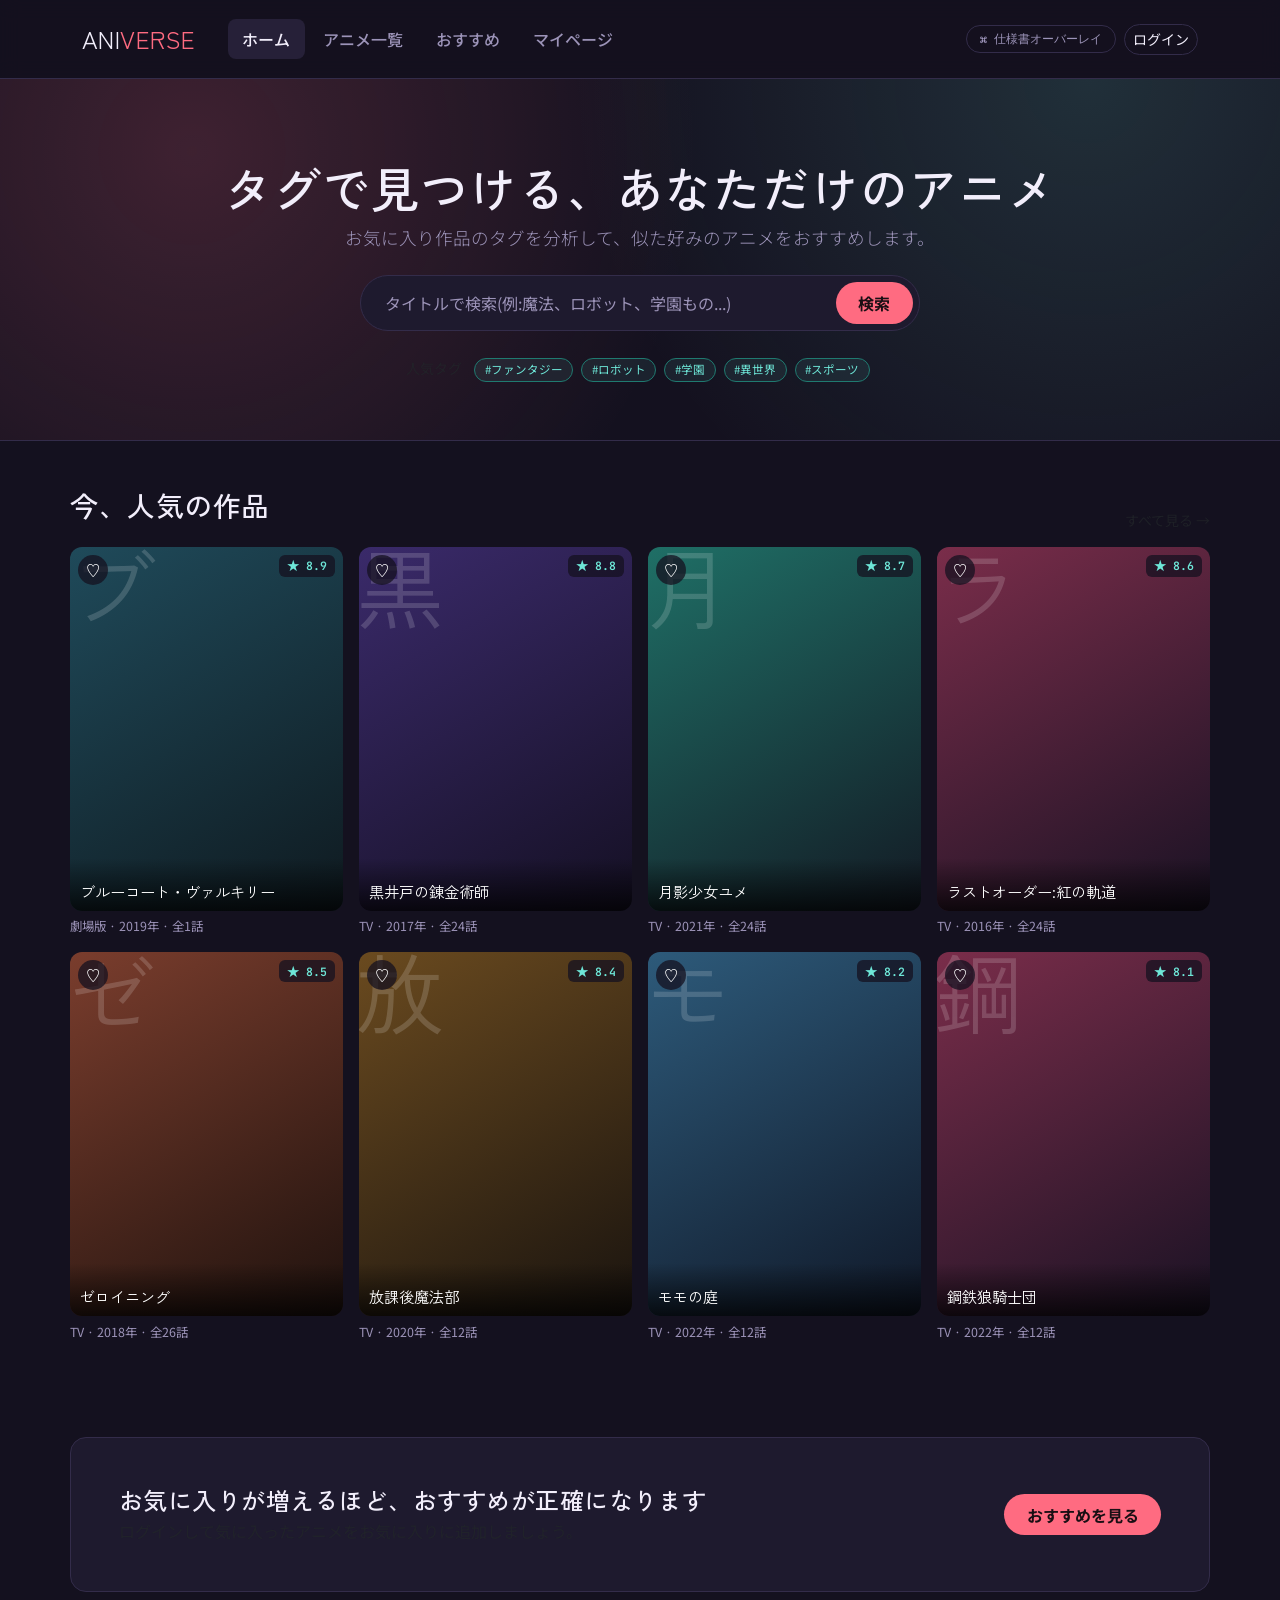
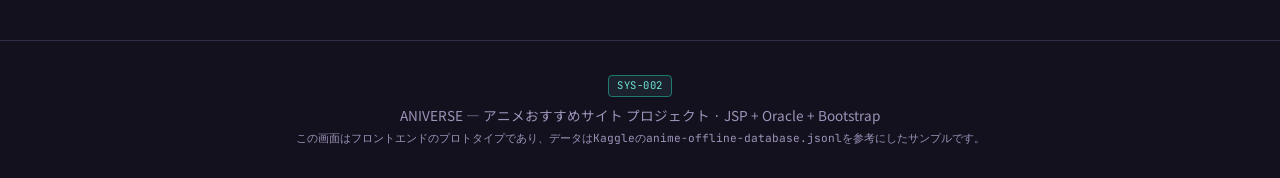
==== src/main/webapp/index.html @ e7602cb0 "Initial project setup" ====
<!DOCTYPE html>
<html lang="ja">
<head>
<meta charset="UTF-8">
<meta name="viewport" content="width=device-width, initial-scale=1.0">
<title>ANIVERSE — アニメおすすめサイト</title>
<link href="https://cdnjs.cloudflare.com/ajax/libs/bootstrap/5.3.3/css/bootstrap.min.css" rel="stylesheet">
<link href="https://fonts.googleapis.com/css2?family=Zen+Kaku+Gothic+New:wght@400;500;700;900&family=Noto+Sans+JP:wght@400;500;700&family=JetBrains+Mono:wght@400;600&display=swap" rel="stylesheet">
<link href="css/style.css" rel="stylesheet">
</head>
<body>

<!-- ===== NAV ===== -->
<nav class="navbar navbar-expand-md navbar-custom py-3">
  <div class="container">
    <a class="navbar-brand brand" href="index.html">ANI<span>VERSE</span></a>
    <div class="d-flex align-items-center gap-2 order-md-3">
      <button class="spec-toggle" id="specToggleBtn" onclick="toggleSpec()" title="画面に要件ID(例: ANI-001)を表示します">⌘ 仕様書オーバーレイ</button>
      <a class="btn btn-outline-soft btn-sm" href="login/login.html">ログイン</a>
      <button class="navbar-toggler border-0" type="button" data-bs-toggle="collapse" data-bs-target="#navMain" style="filter:invert(1);">
        <span class="navbar-toggler-icon"></span>
      </button>
    </div>
    <div class="collapse navbar-collapse order-md-2" id="navMain">
      <ul class="navbar-nav mx-md-3 gap-1 mt-3 mt-md-0">
        <li class="nav-item"><a class="nav-link nav-link-custom active" href="index.html">ホーム</a></li>
        <li class="nav-item"><a class="nav-link nav-link-custom" href="list/list.html">アニメ一覧</a></li>
        <li class="nav-item"><a class="nav-link nav-link-custom" href="recommend/recommend.html">おすすめ</a></li>
        <li class="nav-item"><a class="nav-link nav-link-custom" href="mypage/mypage.html">マイページ</a></li>
      </ul>
    </div>
  </div>
</nav>

<!-- ===== HERO ===== -->
<section class="hero req-anchor">
  <span class="req-id">SYS-001 · ANI-002</span>
  <div class="container text-center">
    <h1 class="display">タグで見つける、あなただけのアニメ</h1>
    <p class="lead mb-4">お気に入り作品のタグを分析して、似た好みのアニメをおすすめします。</p>
    <form class="mx-auto d-flex search-pill" style="max-width:560px;" action="list/list.html" method="get">
      <input type="text" name="title" placeholder="タイトルで検索(例:魔法、ロボット、学園もの...)">
      <button class="btn btn-accent" type="submit">検索</button>
    </form>
    <div class="mt-4">
      <span class="text-muted small me-2">人気タグ</span>
      <a class="tag-chip" href="list/list.html?tag=ファンタジー">#ファンタジー</a>
      <a class="tag-chip" href="list/list.html?tag=ロボット">#ロボット</a>
      <a class="tag-chip" href="list/list.html?tag=学園">#学園</a>
      <a class="tag-chip" href="list/list.html?tag=異世界">#異世界</a>
      <a class="tag-chip" href="list/list.html?tag=スポーツ">#スポーツ</a>
    </div>
  </div>
</section>

<!-- ===== 인기 작품 ===== -->
<section class="section container req-anchor">
  <span class="req-id">ANI-001</span>
  <div class="d-flex justify-content-between align-items-end mb-3">
    <h3>今、人気の作品</h3>
    <a class="text-muted small" href="list/list.html">すべて見る →</a>
  </div>
  <div class="row g-3" id="homePopularGrid"></div>
</section>

<!-- ===== 추천 CTA ===== -->
<section class="section container req-anchor">
  <span class="req-id">REC-001</span>
  <div class="surface p-4 p-md-5 d-flex flex-column flex-md-row align-items-center justify-content-between gap-3">
    <div>
      <h4 class="mb-1">お気に入りが増えるほど、おすすめが正確になります</h4>
      <p class="text-muted mb-0">ログインして気に入ったアニメをお気に入りに追加しましょう。</p>
    </div>
    <a class="btn btn-accent flex-shrink-0" href="recommend/recommend.html">おすすめを見る</a>
  </div>
</section>

<footer class="footer text-center req-anchor">
  <span class="req-id" style="position:static; display:inline-block; margin-bottom:.5rem;">SYS-002</span>
  <div>ANIVERSE — アニメおすすめサイト プロジェクト · JSP + Oracle + Bootstrap</div>
  <div class="mono mt-1" style="font-size:.7rem;">この画面はフロントエンドのプロトタイプであり、データはKaggleのanime-offline-database.jsonlを参考にしたサンプルです。</div>
</footer>

<script src="https://cdnjs.cloudflare.com/ajax/libs/bootstrap/5.3.3/js/bootstrap.bundle.min.js"></script>
<script src="js/anime-data.js"></script>
<script>
  // 인기 작품(평점 상위 8개) 렌더링 — 이 페이지에서는 로그인 상태가 아니므로 찜 버튼은 표시만 하고
  // 클릭 시 로그인 페이지로 안내합니다. (FAV-001: 실제 구현 시 로그인 세션 여부로 분기)
  function onFavClick(id){
    location.href = "login/login.html";
  }
  const popular = [...ANIME].sort((a,b)=>b.score-a.score).slice(0,8);
  document.getElementById("homePopularGrid").innerHTML =
    popular.map(a=>cardHTML(a, "detail/detail.html", false)).join("");
</script>
</body>
</html>
---- src/main/webapp/css/style.css ----
/* =========================================================
   ANIVERSE 공용 스타일시트
   ========================================================= */
:root{
  --bg:#14111f;
  --surface:#1e1a2e;
  --surface-2:#262038;
  --border:#332c4a;
  --text:#f2eefb;
  --text-muted:#9c93b8;
  --accent:#ff6b81;      /* 찜 */
  --accent-2:#6ee7d8;    /* 태그 / 추천 */
  --accent-2-deep:#1f7a70;
}
*{box-sizing:border-box;}
body{
  background:var(--bg);
  color:var(--text);
  font-family:'Noto Sans JP',sans-serif;
  min-height:100vh;
}
h1,h2,h3,h4,.brand,.display{
  font-family:'Zen Kaku Gothic New',sans-serif;
  letter-spacing:.02em;
}
.mono{font-family:'JetBrains Mono',monospace;}
a{text-decoration:none;}

/* ---- Nav ---- */
.navbar-custom{
  background:rgba(20,17,31,.9);
  backdrop-filter:blur(10px);
  border-bottom:1px solid var(--border);
  position:sticky; top:0; z-index:50;
}
.brand{font-size:1.5rem;color:var(--text)!important;}
.brand span{color:var(--accent);}
.nav-link-custom{
  color:var(--text-muted)!important;
  font-weight:500;
  padding:.5rem .9rem!important;
  border-radius:8px;
  transition:.15s;
}
.nav-link-custom:hover, .nav-link-custom.active{
  color:var(--text)!important;
  background:var(--surface-2);
}
.spec-toggle{
  font-family:'JetBrains Mono',monospace;
  font-size:.72rem;
  border:1px solid var(--border);
  color:var(--text-muted);
  background:transparent;
  border-radius:20px;
  padding:.3rem .8rem;
  cursor:pointer;
  transition:.15s;
}
.spec-toggle.on{
  color:var(--accent-2);
  border-color:var(--accent-2-deep);
  background:rgba(110,231,216,.08);
}

/* ---- 요구사항 ID 배지 (명세서 오버레이) ---- */
.req-id{
  display:none;
  font-family:'JetBrains Mono',monospace;
  font-size:.66rem;
  color:var(--accent-2);
  background:rgba(110,231,216,.08);
  border:1px solid var(--accent-2-deep);
  padding:.15rem .5rem;
  border-radius:4px;
  letter-spacing:.05em;
  white-space:nowrap;
}
body.spec-mode .req-id{display:inline-block;}
.req-anchor{position:relative;}
.req-anchor > .req-id{position:absolute; top:-.6rem; right:.5rem;}

/* ---- Sections ---- */
.section{padding:3rem 0;}
.surface{background:var(--surface); border:1px solid var(--border); border-radius:16px;}

.hero{
  background:
    radial-gradient(circle at 15% 20%, rgba(255,107,129,.18), transparent 45%),
    radial-gradient(circle at 85% 0%, rgba(110,231,216,.14), transparent 45%),
    var(--bg);
  padding:5rem 0 3.5rem;
  border-bottom:1px solid var(--border);
}
.hero h1{font-size:3rem;}
.hero .lead{color:var(--text-muted); font-size:1.1rem;}

.sub-hero{
  padding:2.5rem 0 1.5rem;
  border-bottom:1px solid var(--border);
  background:radial-gradient(circle at 10% 0%, rgba(255,107,129,.10), transparent 40%), var(--bg);
}

.search-pill{
  background:var(--surface);
  border:1px solid var(--border);
  border-radius:50px;
  padding:.4rem .4rem .4rem 1.4rem;
}
.search-pill input{
  background:transparent; border:none; color:var(--text); flex:1;
}
.search-pill input:focus{outline:none; box-shadow:none;}
.search-pill input::placeholder{color:var(--text-muted);}
.btn-accent{
  background:var(--accent); border:none; color:#1a0f14; font-weight:700;
  border-radius:50px; padding:.55rem 1.4rem;
}
.btn-accent:hover{background:#ff8595; color:#1a0f14;}
.btn-outline-soft{
  border:1px solid var(--border); color:var(--text); border-radius:50px;
  background:transparent;
}
.btn-outline-soft:hover{border-color:var(--accent-2-deep); color:var(--accent-2); background:rgba(110,231,216,.06);}

/* ---- Poster / Card ---- */
.poster{
  aspect-ratio:3/4;
  border-radius:12px;
  position:relative;
  overflow:hidden;
  display:flex; align-items:flex-end;
  font-family:'Zen Kaku Gothic New',sans-serif;
}
.poster .glyph{
  position:absolute; top:-.4rem; left:-.2rem;
  font-size:5.5rem; opacity:.16; color:#fff; line-height:1;
}
.poster .score-badge{
  position:absolute; top:.5rem; right:.5rem;
  background:rgba(20,17,31,.75);
  color:var(--accent-2);
  font-family:'JetBrains Mono',monospace;
  font-size:.72rem; font-weight:600;
  padding:.15rem .5rem; border-radius:6px;
}
.poster .fav-btn{
  position:absolute; top:.5rem; left:.5rem;
  width:30px; height:30px; border-radius:50%;
  background:rgba(20,17,31,.75); border:none;
  color:#fff; font-size:.9rem; display:flex; align-items:center; justify-content:center;
  cursor:pointer;
}
.poster .fav-btn.active{color:var(--accent);}
.poster-title{
  position:relative; z-index:2; width:100%;
  background:linear-gradient(0deg, rgba(0,0,0,.75), transparent);
  padding:1.4rem .6rem .5rem;
  font-size:.95rem; color:#fff;
}
.anime-card{display:block;}
.anime-card .meta{color:var(--text-muted); font-size:.78rem; margin-top:.4rem;}
.tag-chip{
  display:inline-block; font-size:.72rem; color:var(--accent-2);
  background:rgba(110,231,216,.08); border:1px solid var(--accent-2-deep);
  border-radius:20px; padding:.15rem .6rem; margin:.15rem .25rem .15rem 0;
  cursor:pointer;
}
.tag-chip.static{cursor:default;}
.tag-chip.selected{background:var(--accent-2); color:#0f2622;}

/* ---- Forms ---- */
.form-control-custom{
  background:var(--surface-2); border:1px solid var(--border); color:var(--text);
  border-radius:10px; padding:.65rem .9rem;
}
.form-control-custom:focus{background:var(--surface-2); color:var(--text); border-color:var(--accent-2-deep); box-shadow:0 0 0 .2rem rgba(110,231,216,.12);}
label.form-label-custom{color:var(--text-muted); font-size:.85rem; margin-bottom:.35rem;}

.footer{border-top:1px solid var(--border); padding:2rem 0; color:var(--text-muted); font-size:.85rem;}

.empty-state{
  border:1px dashed var(--border); border-radius:16px; padding:3rem 1rem; text-align:center; color:var(--text-muted);
}
.avatar-ring{
  width:88px; height:88px; border-radius:50%;
  background:conic-gradient(from 180deg, var(--accent), var(--accent-2), var(--accent));
  display:flex; align-items:center; justify-content:center; padding:3px;
}
.avatar-ring .inner{
  width:100%; height:100%; border-radius:50%; background:var(--bg);
  display:flex; align-items:center; justify-content:center;
  font-family:'Zen Kaku Gothic New',sans-serif; font-size:1.6rem;
}
::selection{background:var(--accent); color:#1a0f14;}
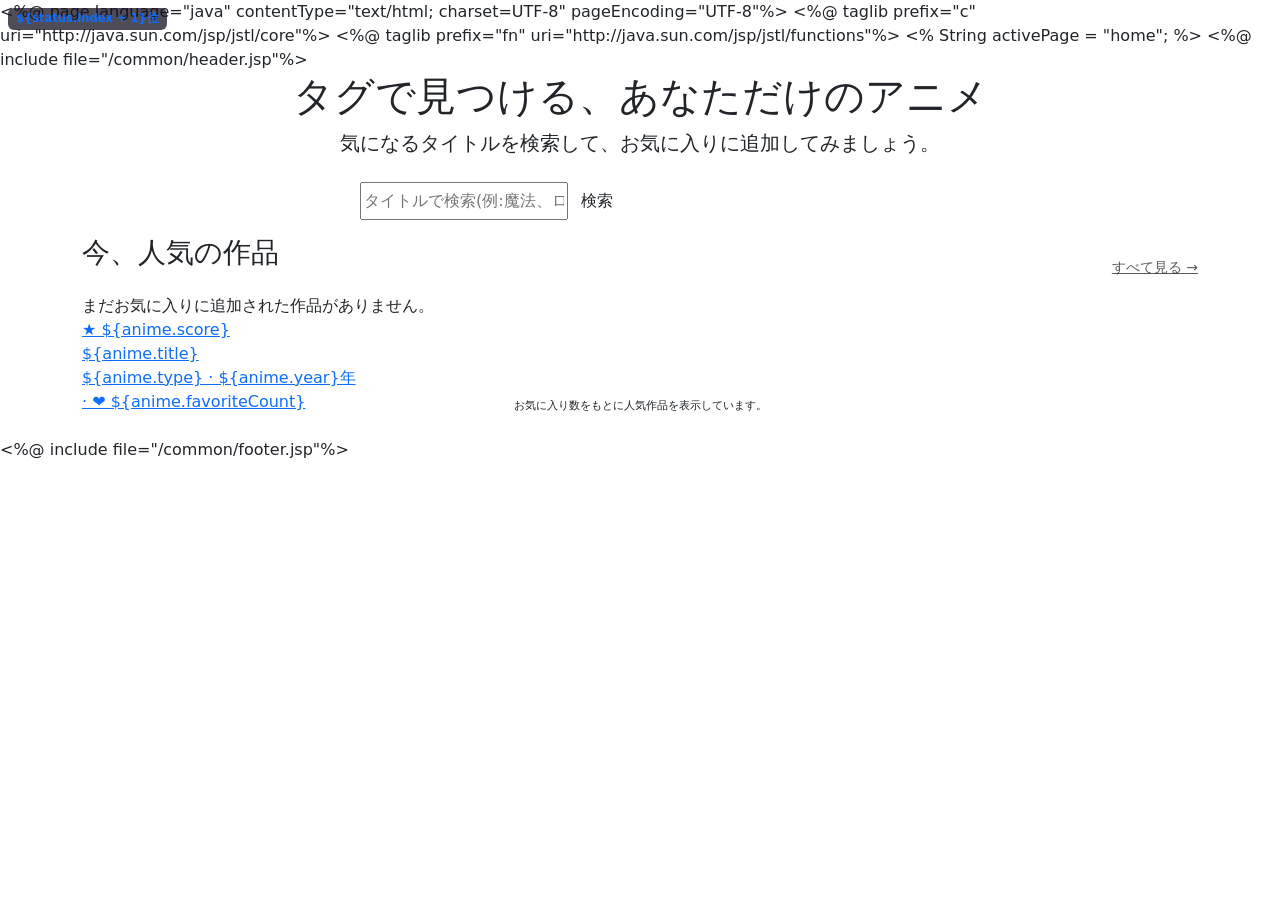
==== commit da2507a5: "기능 연결 및 header, footer 분리, style 통일" ====
--- a/src/main/webapp/index.html
+++ b/src/main/webapp/index.html
@@ -1,97 +1,81 @@
+<%@ page language="java" contentType="text/html; charset=UTF-8"
+	pageEncoding="UTF-8"%>
+<%@ taglib prefix="c" uri="http://java.sun.com/jsp/jstl/core"%>
+<%@ taglib prefix="fn" uri="http://java.sun.com/jsp/jstl/functions"%>
+<% String activePage = "home"; %>
+
 <!DOCTYPE html>
 <html lang="ja">
 <head>
 <meta charset="UTF-8">
 <meta name="viewport" content="width=device-width, initial-scale=1.0">
 <title>ANIVERSE — アニメおすすめサイト</title>
-<link href="https://cdnjs.cloudflare.com/ajax/libs/bootstrap/5.3.3/css/bootstrap.min.css" rel="stylesheet">
-<link href="https://fonts.googleapis.com/css2?family=Zen+Kaku+Gothic+New:wght@400;500;700;900&family=Noto+Sans+JP:wght@400;500;700&family=JetBrains+Mono:wght@400;600&display=swap" rel="stylesheet">
-<link href="css/style.css" rel="stylesheet">
+<link
+	href="https://cdnjs.cloudflare.com/ajax/libs/bootstrap/5.3.3/css/bootstrap.min.css"
+	rel="stylesheet">
+<link
+	href="https://fonts.googleapis.com/css2?family=Zen+Kaku+Gothic+New:wght@400;500;700;900&family=Noto+Sans+JP:wght@400;500;700&family=JetBrains+Mono:wght@400;600&display=swap"
+	rel="stylesheet">
+<link href="${pageContext.request.contextPath}/css/style.css"
+	rel="stylesheet">
 </head>
 <body>
 
-<!-- ===== NAV ===== -->
-<nav class="navbar navbar-expand-md navbar-custom py-3">
-  <div class="container">
-    <a class="navbar-brand brand" href="index.html">ANI<span>VERSE</span></a>
-    <div class="d-flex align-items-center gap-2 order-md-3">
-      <button class="spec-toggle" id="specToggleBtn" onclick="toggleSpec()" title="画面に要件ID(例: ANI-001)を表示します">⌘ 仕様書オーバーレイ</button>
-      <a class="btn btn-outline-soft btn-sm" href="login/login.html">ログイン</a>
-      <button class="navbar-toggler border-0" type="button" data-bs-toggle="collapse" data-bs-target="#navMain" style="filter:invert(1);">
-        <span class="navbar-toggler-icon"></span>
-      </button>
-    </div>
-    <div class="collapse navbar-collapse order-md-2" id="navMain">
-      <ul class="navbar-nav mx-md-3 gap-1 mt-3 mt-md-0">
-        <li class="nav-item"><a class="nav-link nav-link-custom active" href="index.html">ホーム</a></li>
-        <li class="nav-item"><a class="nav-link nav-link-custom" href="list/list.html">アニメ一覧</a></li>
-        <li class="nav-item"><a class="nav-link nav-link-custom" href="recommend/recommend.html">おすすめ</a></li>
-        <li class="nav-item"><a class="nav-link nav-link-custom" href="mypage/mypage.html">マイページ</a></li>
-      </ul>
-    </div>
-  </div>
-</nav>
+	<%@ include file="/common/header.jsp"%>
 
-<!-- ===== HERO ===== -->
-<section class="hero req-anchor">
-  <span class="req-id">SYS-001 · ANI-002</span>
-  <div class="container text-center">
-    <h1 class="display">タグで見つける、あなただけのアニメ</h1>
-    <p class="lead mb-4">お気に入り作品のタグを分析して、似た好みのアニメをおすすめします。</p>
-    <form class="mx-auto d-flex search-pill" style="max-width:560px;" action="list/list.html" method="get">
-      <input type="text" name="title" placeholder="タイトルで検索(例:魔法、ロボット、学園もの...)">
-      <button class="btn btn-accent" type="submit">検索</button>
-    </form>
-    <div class="mt-4">
-      <span class="text-muted small me-2">人気タグ</span>
-      <a class="tag-chip" href="list/list.html?tag=ファンタジー">#ファンタジー</a>
-      <a class="tag-chip" href="list/list.html?tag=ロボット">#ロボット</a>
-      <a class="tag-chip" href="list/list.html?tag=学園">#学園</a>
-      <a class="tag-chip" href="list/list.html?tag=異世界">#異世界</a>
-      <a class="tag-chip" href="list/list.html?tag=スポーツ">#スポーツ</a>
-    </div>
-  </div>
-</section>
+	<section class="hero">
+		<div class="container text-center">
+			<h1 class="display">タグで見つける、あなただけのアニメ</h1>
+			<p class="lead mb-4">気になるタイトルを検索して、お気に入りに追加してみましょう。</p>
 
-<!-- ===== 인기 작품 ===== -->
-<section class="section container req-anchor">
-  <span class="req-id">ANI-001</span>
-  <div class="d-flex justify-content-between align-items-end mb-3">
-    <h3>今、人気の作品</h3>
-    <a class="text-muted small" href="list/list.html">すべて見る →</a>
-  </div>
-  <div class="row g-3" id="homePopularGrid"></div>
-</section>
+			<form class="mx-auto d-flex search-pill" style="max-width: 560px;"
+				action="${pageContext.request.contextPath}/anime/search.do"
+				method="get">
+				<input type="text" name="title"
+					placeholder="タイトルで検索(例:魔法、ロボット、学園もの...)">
+				<button class="btn btn-accent" type="submit">検索</button>
+			</form>
+		</div>
+	</section>
 
-<!-- ===== 추천 CTA ===== -->
-<section class="section container req-anchor">
-  <span class="req-id">REC-001</span>
-  <div class="surface p-4 p-md-5 d-flex flex-column flex-md-row align-items-center justify-content-between gap-3">
-    <div>
-      <h4 class="mb-1">お気に入りが増えるほど、おすすめが正確になります</h4>
-      <p class="text-muted mb-0">ログインして気に入ったアニメをお気に入りに追加しましょう。</p>
-    </div>
-    <a class="btn btn-accent flex-shrink-0" href="recommend/recommend.html">おすすめを見る</a>
-  </div>
-</section>
+	<section class="section container">
+		<div class="d-flex justify-content-between align-items-end mb-3">
+			<h3>今、人気の作品</h3>
+			<a class="text-muted small"
+				href="${pageContext.request.contextPath}/anime/list.do">すべて見る →</a>
+		</div>
 
-<footer class="footer text-center req-anchor">
-  <span class="req-id" style="position:static; display:inline-block; margin-bottom:.5rem;">SYS-002</span>
-  <div>ANIVERSE — アニメおすすめサイト プロジェクト · JSP + Oracle + Bootstrap</div>
-  <div class="mono mt-1" style="font-size:.7rem;">この画面はフロントエンドのプロトタイプであり、データはKaggleのanime-offline-database.jsonlを参考にしたサンプルです。</div>
-</footer>
+		<c:choose>
+			<c:when test="${empty popularList}">
+				<div class="empty-state">まだお気に入りに追加された作品がありません。</div>
+			</c:when>
+			<c:otherwise>
+				<div class="row g-3">
+					<c:forEach var="anime" items="${popularList}" varStatus="status"
+						end="7">
+						<div class="col-6 col-md-4 col-lg-3">
+							<a class="anime-card"
+								href="${pageContext.request.contextPath}/anime/detail.do?animeId=${anime.animeId}">
+								<div class="poster"
+									style="background-image:url('${anime.thumbnail}'); background-size:cover; background-position:center;">
+									<span class="mono"
+										style="position: absolute; top: .5rem; left: .5rem; background: rgba(20,17,31,.75); color: var(--accent-2); font-size: .72rem; font-weight: 600; padding: .15rem .5rem; border-radius: 6px;">${status.index + 1}位</span>
+									<span class="score-badge">★ ${anime.score}</span>
+									<div class="poster-title">${anime.title}</div>
+								</div>
+								<div class="meta">${anime.type} · ${anime.year}年 ·
+									❤️ ${anime.favoriteCount}</div>
+							</a>
+						</div>
+					</c:forEach>
+				</div>
+			</c:otherwise>
+		</c:choose>
+	</section>
 
-<script src="https://cdnjs.cloudflare.com/ajax/libs/bootstrap/5.3.3/js/bootstrap.bundle.min.js"></script>
-<script src="js/anime-data.js"></script>
-<script>
-  // 인기 작품(평점 상위 8개) 렌더링 — 이 페이지에서는 로그인 상태가 아니므로 찜 버튼은 표시만 하고
-  // 클릭 시 로그인 페이지로 안내합니다. (FAV-001: 실제 구현 시 로그인 세션 여부로 분기)
-  function onFavClick(id){
-    location.href = "login/login.html";
-  }
-  const popular = [...ANIME].sort((a,b)=>b.score-a.score).slice(0,8);
-  document.getElementById("homePopularGrid").innerHTML =
-    popular.map(a=>cardHTML(a, "detail/detail.html", false)).join("");
-</script>
+	<div class="container text-center mono"
+		style="font-size: .7rem; color: var(--text-muted); margin-top: -1rem; margin-bottom: 1.5rem;">お気に入り数をもとに人気作品を表示しています。</div>
+
+	<%@ include file="/common/footer.jsp"%>
 </body>
 </html>
